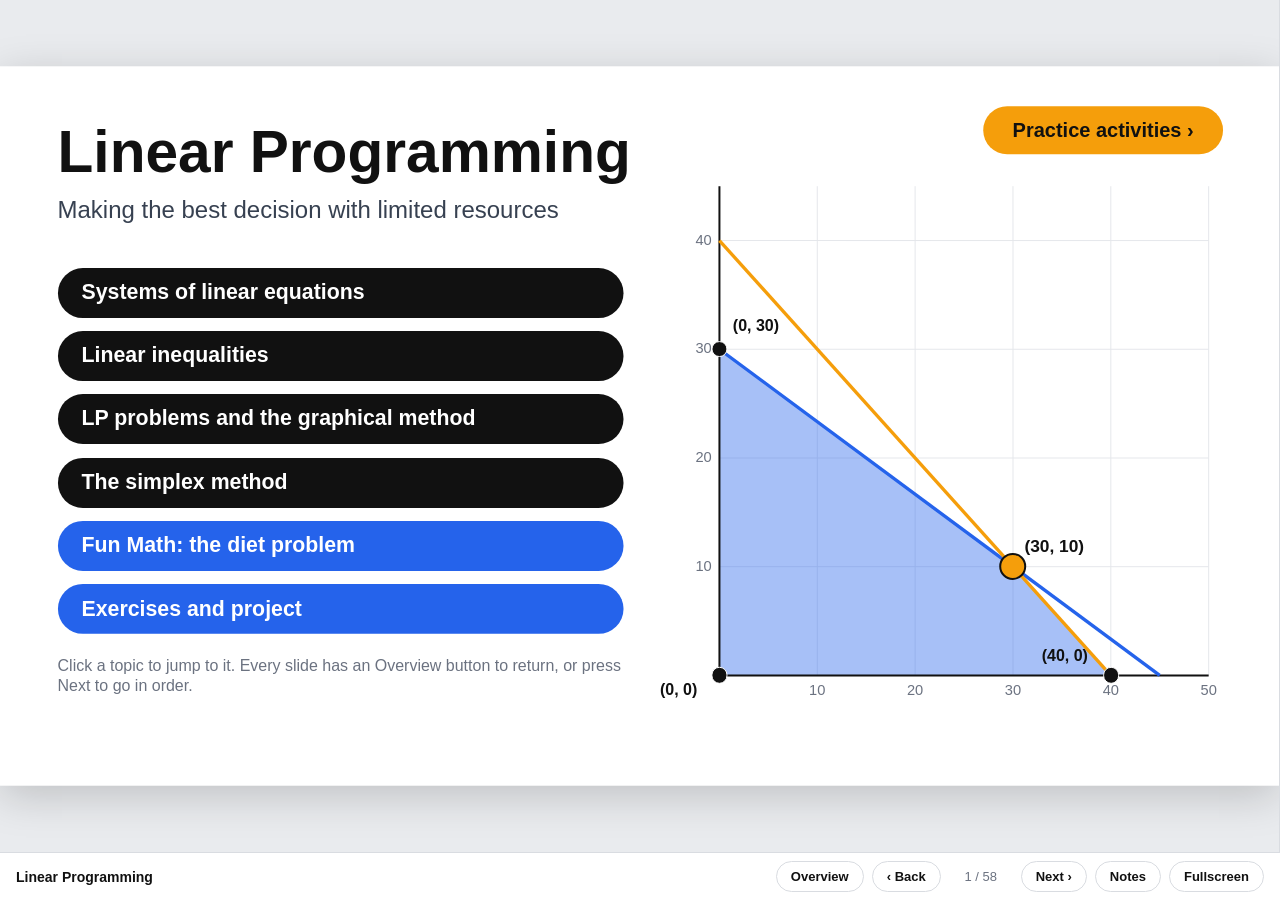
==== index.html @ 4fee57f9 "Add Linear Programming web app, assets, and practice problems Co-Authored-By: Claude Sonnet 5.5 <nor" ====
<!doctype html>
<html lang="en">
<head>
<meta charset="utf-8">
<meta name="viewport" content="width=device-width,initial-scale=1,viewport-fit=cover">
<style>:root{box-sizing:border-box;padding-top:env(safe-area-inset-top,0px);padding-bottom:env(safe-area-inset-bottom,0px)}body{margin:0;font:14px -apple-system,BlinkMacSystemFont,sans-serif}[hidden]{display:none!important}</style>
</head>
<body>
<title>Linear Programming</title>
<meta name="claude:viewport-fit-sides" content="cover">
<link rel="stylesheet" href="assets/katex/katex.min.css">
<style>
/* Layout: one 16:9 slide stage scaled to fit the window, a slim control bar below, guide notes in a drawer. */
:root{
  --ground:#e9ebee; --bar:#ffffff; --bar-fg:#111111; --bar-muted:#6b7280; --bar-line:#d9dce1; --accent:#2563eb;
  --ui:Arial,Helvetica,sans-serif;
}
@media (prefers-color-scheme:dark){:root:not([data-theme="light"]){--ground:#16181c;--bar:#1f2227;--bar-fg:#f3f4f6;--bar-muted:#a2a8b3;--bar-line:#33373e;--accent:#6b9bff;color-scheme:dark}}
:root[data-theme="dark"]{--ground:#16181c;--bar:#1f2227;--bar-fg:#f3f4f6;--bar-muted:#a2a8b3;--bar-line:#33373e;--accent:#6b9bff;color-scheme:dark}
html,body{height:100%}
body{background:var(--ground);color:var(--bar-fg);font-family:var(--ui);display:flex;flex-direction:column;overflow:hidden}
#main{flex:1;display:flex;min-height:0}
#viewport{position:relative;flex:1;min-width:0;overflow:hidden;padding-left:max(16px,env(safe-area-inset-left,0px));padding-right:max(16px,env(safe-area-inset-right,0px))}
#stage{position:absolute;left:0;top:0;width:1280px;height:720px;transform-origin:0 0;background:#fff;color:#111;overflow:hidden;
  box-shadow:0 10px 40px rgba(0,0,0,.18);cursor:pointer;-webkit-user-select:none;user-select:none}
.el{position:absolute;transition:opacity .55s ease, left 1s cubic-bezier(.45,0,.2,1), top 1s cubic-bezier(.45,0,.2,1), width 1s cubic-bezier(.45,0,.2,1), height 1s cubic-bezier(.45,0,.2,1), font-size 1s ease, background-color .8s ease, border-radius 1s ease}
.el.vec{left:0;top:0;width:1280px;height:720px;overflow:visible;pointer-events:none}
.el.vec path{transition:d 1s cubic-bezier(.45,0,.2,1), fill .8s ease, stroke .8s ease, stroke-width .8s ease}
.el.noanim,.el.noanim path{transition:none!important}
.box{box-sizing:border-box;display:block;text-decoration:none;color:inherit}
.box .inner{display:flex;flex-direction:column;width:100%;height:100%;box-sizing:border-box;line-height:1.2;overflow:visible}
.box .p.bul{padding-left:1.1em;position:relative}
.box .p.bul::before{content:"•";position:absolute;left:.2em}
.box sub{font-size:.7em;vertical-align:-.25em;line-height:0}
.box .eqline{width:100%}
.box .katex{font-size:1.05em}
a.link{cursor:pointer}
a.link:hover{filter:brightness(1.08)}
a.link:focus-visible{outline:3px solid #f59e0b;outline-offset:3px}
#bar{display:flex;align-items:center;gap:8px;padding-block:8px;padding-left:max(16px,env(safe-area-inset-left,0px));padding-right:max(16px,env(safe-area-inset-right,0px));
  padding-bottom:calc(8px + env(safe-area-inset-bottom,0px));background:var(--bar);border-top:1px solid var(--bar-line);flex-wrap:wrap}
#bar .title{font-weight:700;font-size:14px;margin-right:auto;white-space:nowrap;overflow:hidden;text-overflow:ellipsis;min-width:0}
#bar button{font:700 13px var(--ui);color:var(--bar-fg);background:transparent;border:1px solid var(--bar-line);border-radius:999px;padding:7px 14px;cursor:pointer}
#bar button:hover{border-color:var(--accent);color:var(--accent)}
#bar button:focus-visible{outline:2px solid var(--accent);outline-offset:2px}
#count{font-size:13px;color:var(--bar-muted);font-variant-numeric:tabular-nums;min-width:64px;text-align:center}
#notes{width:0;overflow:hidden;background:var(--bar);border-left:1px solid var(--bar-line);transition:width .3s ease}
body.notes-open #notes{width:min(360px,45vw)}
#notes .wrap{width:min(360px,45vw);box-sizing:border-box;padding:18px 18px 18px 20px;height:100%;overflow:auto}
#notes h2{font-size:12px;letter-spacing:.08em;text-transform:uppercase;color:var(--bar-muted);margin:0 0 10px}
#notesText{white-space:pre-wrap;font-size:14px;line-height:1.55;margin:0;font-family:var(--ui)}
@media (max-width:560px){#bar .title{display:none} #bar{justify-content:center}}
@media (prefers-reduced-motion:reduce){.el,.el.vec path{transition:opacity .2s linear!important}}
</style>

<div id="main">
  <div id="viewport"><div id="stage" role="region" aria-label="Slide"></div></div>
  <aside id="notes" aria-label="Guide notes"><div class="wrap"><h2>Guide notes</h2><pre id="notesText"></pre></div></aside>
</div>
<div id="bar">
  <span class="title">Linear Programming</span>
  <button id="homeBtn" type="button" title="Overview (Home)">Overview</button>
  <button id="prevBtn" type="button" title="Previous (←)">‹ Back</button>
  <span id="count" aria-live="polite">1 / 1</span>
  <button id="nextBtn" type="button" title="Next (→ or Space)">Next ›</button>
  <button id="notesBtn" type="button" title="Guide notes (N)">Notes</button>
  <button id="fsBtn" type="button" title="Fullscreen (F)">Fullscreen</button>
</div>

<script src="assets/katex/katex.min.js"></script>
<script src="assets/deck-data.js"></script>
<script src="assets/deck.js"></script>

</body>
</html>
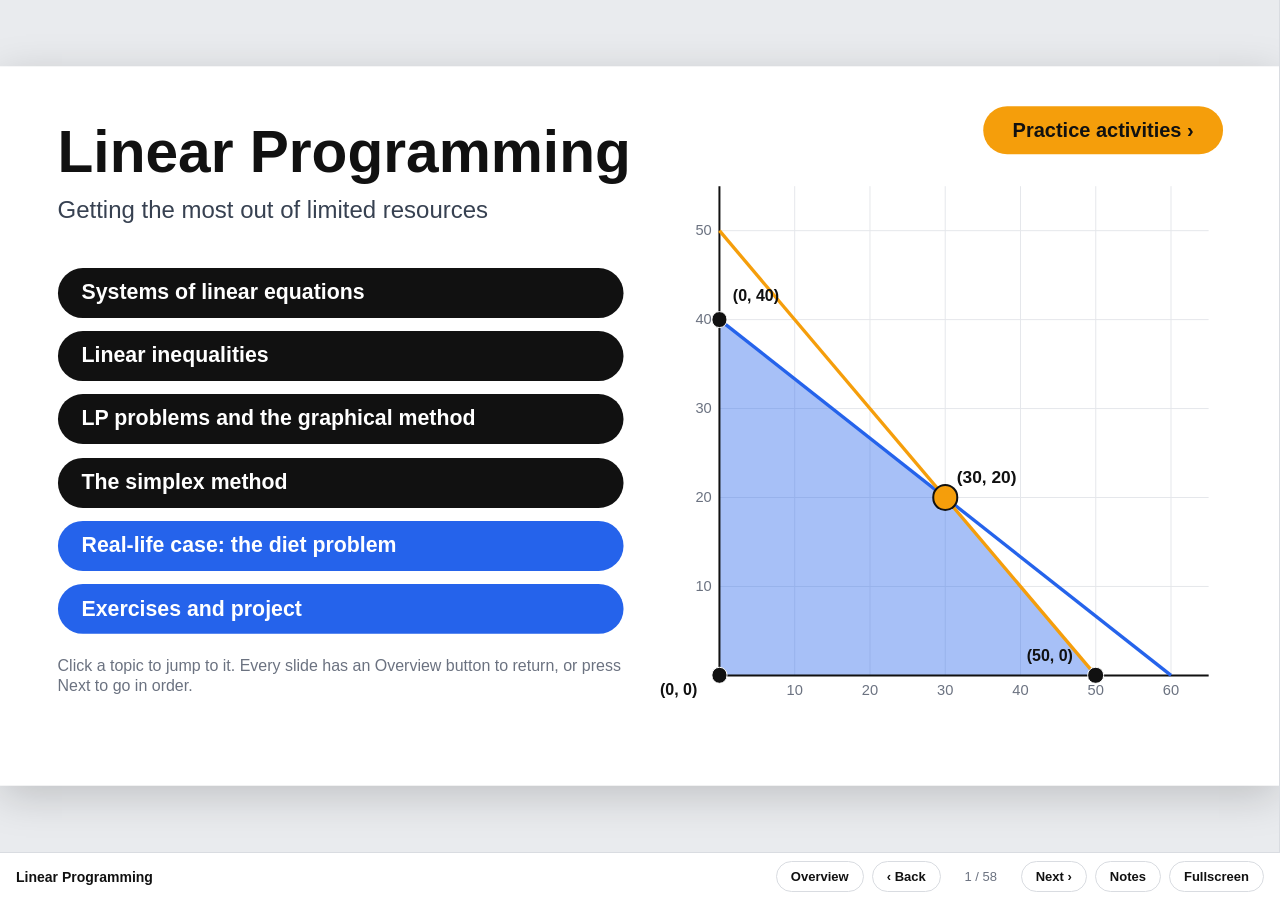
==== commit c83ab594: "Rewrite lesson content with original examples" ====
--- a/index.html
+++ b/index.html
@@ -28,7 +28,7 @@
 .el.vec path{transition:d 1s cubic-bezier(.45,0,.2,1), fill .8s ease, stroke .8s ease, stroke-width .8s ease}
 .el.noanim,.el.noanim path{transition:none!important}
 .box{box-sizing:border-box;display:block;text-decoration:none;color:inherit}
-.box .inner{display:flex;flex-direction:column;width:100%;height:100%;box-sizing:border-box;line-height:1.2;overflow:visible}
+.box>.inner{display:flex;flex-direction:column;width:100%;height:100%;box-sizing:border-box;line-height:1.2;overflow:visible}
 .box .p.bul{padding-left:1.1em;position:relative}
 .box .p.bul::before{content:"•";position:absolute;left:.2em}
 .box sub{font-size:.7em;vertical-align:-.25em;line-height:0}
